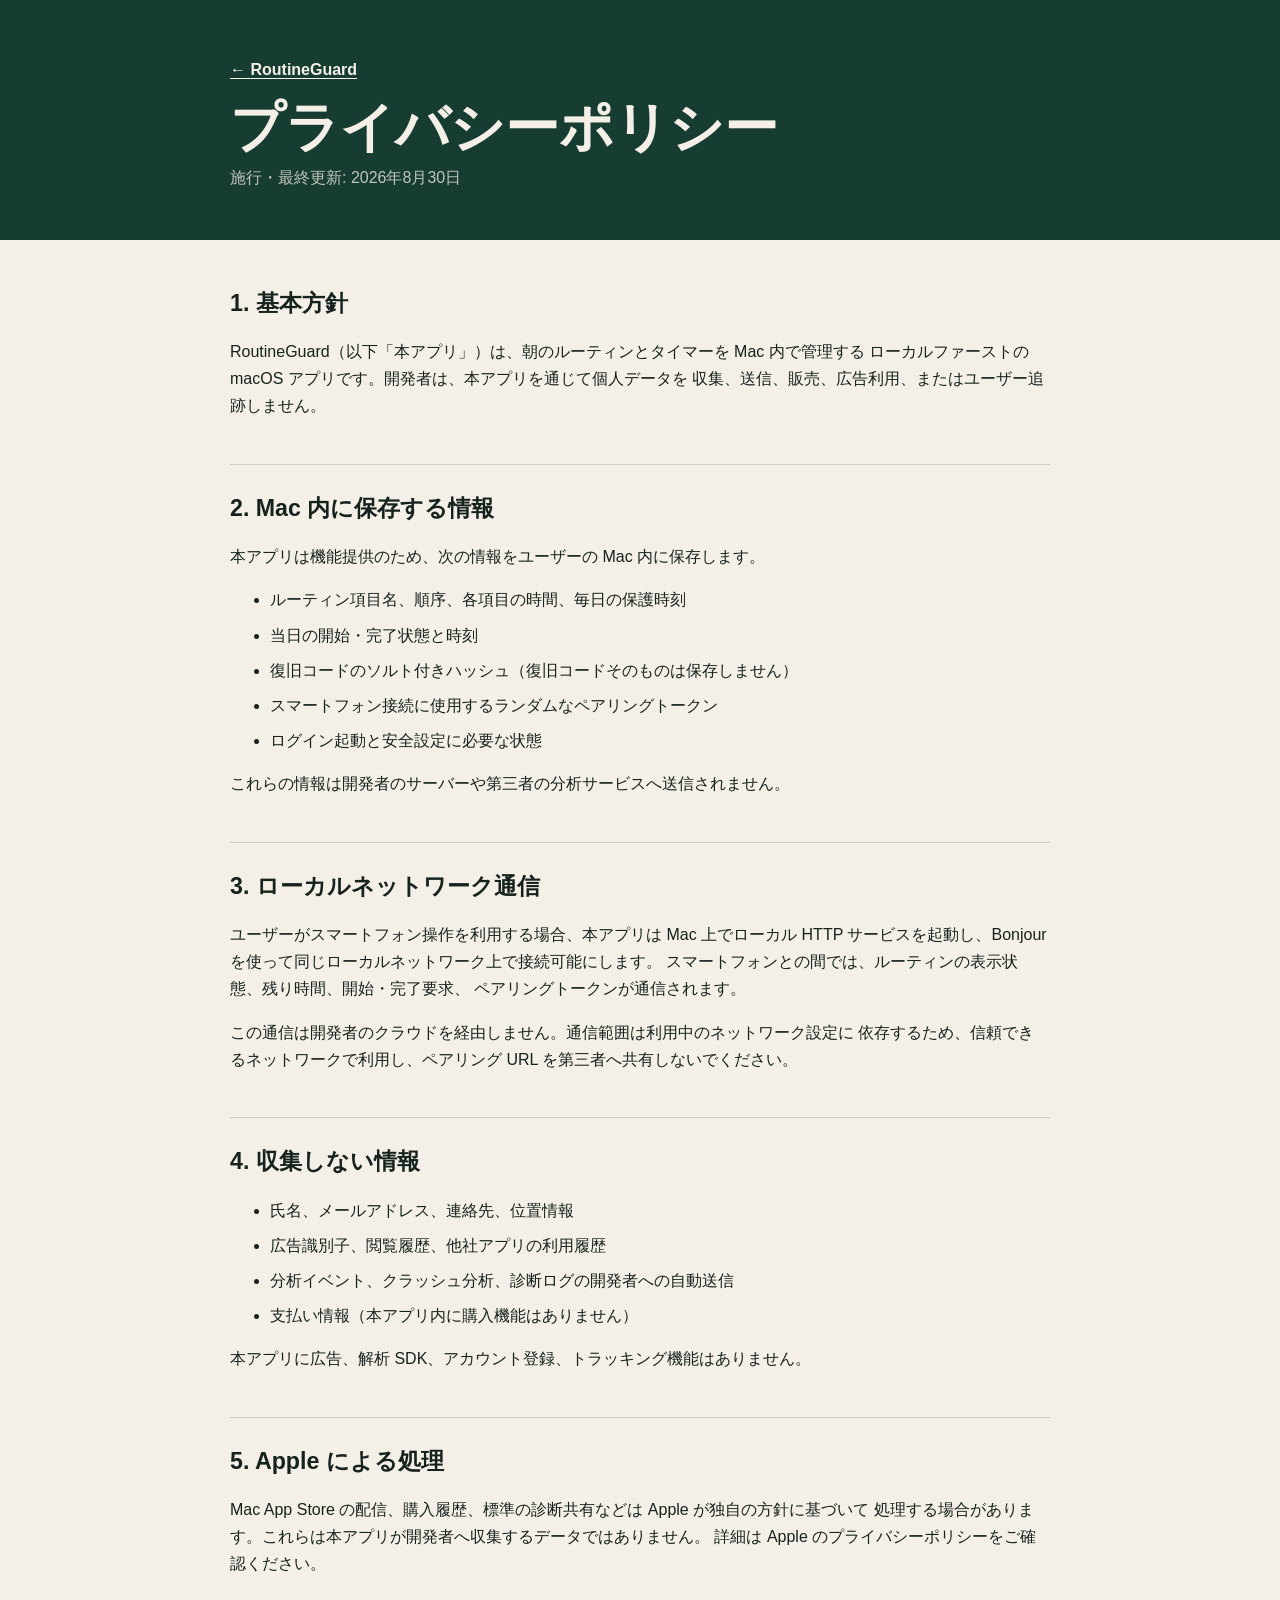
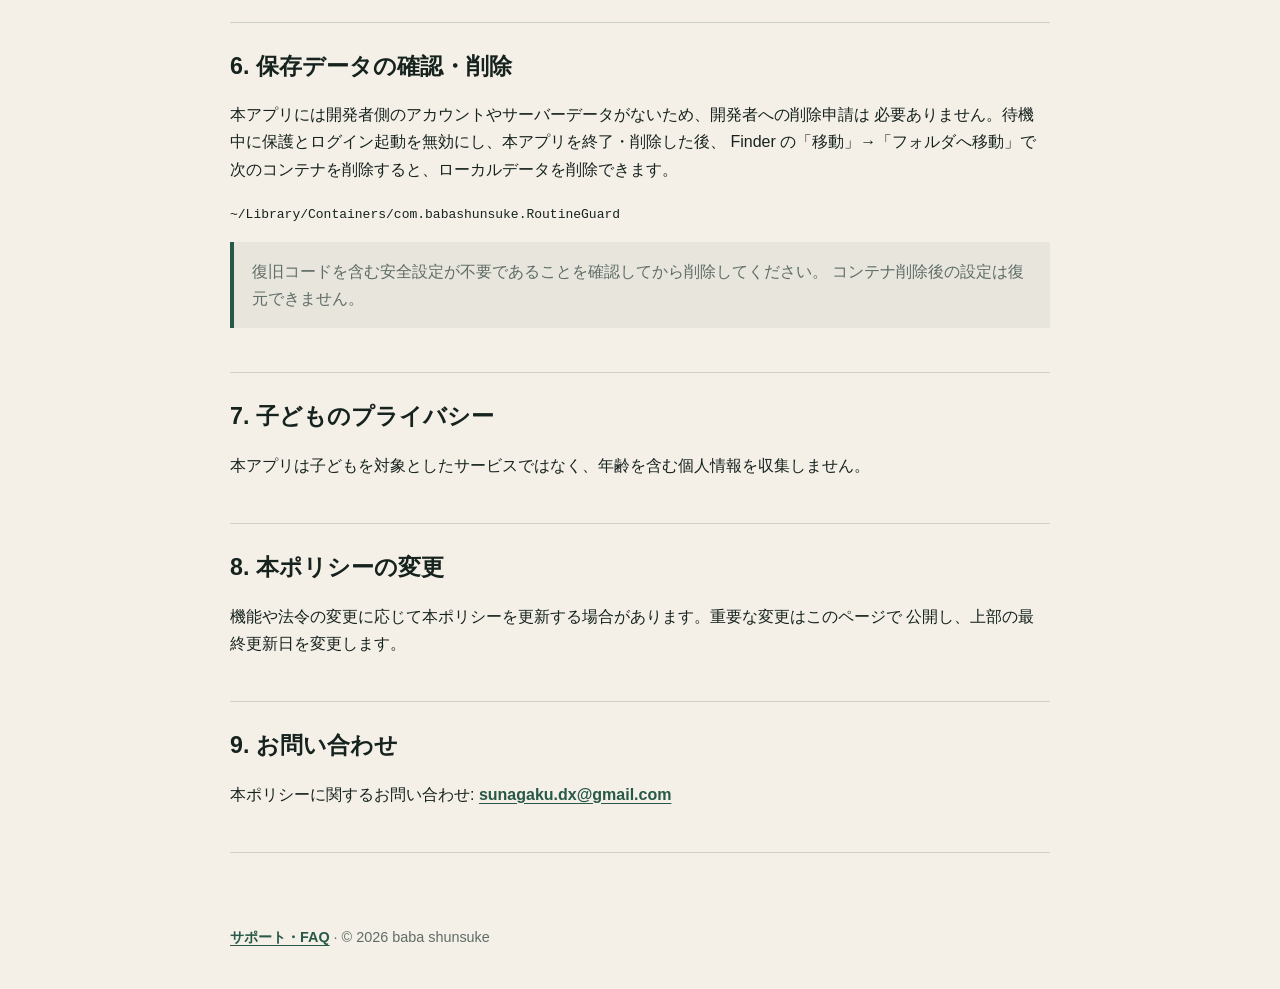
==== privacy-policy.html @ dea9eb0f "docs: publish RoutineGuard privacy policy Explain local storage, LAN communication, noncollection, a" ====
<!doctype html>
<html lang="ja">
  <head>
    <meta charset="utf-8">
    <meta name="viewport" content="width=device-width, initial-scale=1">
    <meta name="description" content="RoutineGuard プライバシーポリシー">
    <title>プライバシーポリシー — RoutineGuard</title>
    <link rel="stylesheet" href="styles.css">
  </head>
  <body>
    <header>
      <div class="header-inner">
        <p><a href="index.html" style="color: inherit">← RoutineGuard</a></p>
        <h1>プライバシーポリシー</h1>
        <p class="tagline">施行・最終更新: 2026年8月30日</p>
      </div>
    </header>
    <main>
      <section>
        <h2>1. 基本方針</h2>
        <p>
          RoutineGuard（以下「本アプリ」）は、朝のルーティンとタイマーを Mac 内で管理する
          ローカルファーストの macOS アプリです。開発者は、本アプリを通じて個人データを
          収集、送信、販売、広告利用、またはユーザー追跡しません。
        </p>
      </section>

      <section>
        <h2>2. Mac 内に保存する情報</h2>
        <p>本アプリは機能提供のため、次の情報をユーザーの Mac 内に保存します。</p>
        <ul>
          <li>ルーティン項目名、順序、各項目の時間、毎日の保護時刻</li>
          <li>当日の開始・完了状態と時刻</li>
          <li>復旧コードのソルト付きハッシュ（復旧コードそのものは保存しません）</li>
          <li>スマートフォン接続に使用するランダムなペアリングトークン</li>
          <li>ログイン起動と安全設定に必要な状態</li>
        </ul>
        <p>これらの情報は開発者のサーバーや第三者の分析サービスへ送信されません。</p>
      </section>

      <section>
        <h2>3. ローカルネットワーク通信</h2>
        <p>
          ユーザーがスマートフォン操作を利用する場合、本アプリは Mac 上でローカル HTTP
          サービスを起動し、Bonjour を使って同じローカルネットワーク上で接続可能にします。
          スマートフォンとの間では、ルーティンの表示状態、残り時間、開始・完了要求、
          ペアリングトークンが通信されます。
        </p>
        <p>
          この通信は開発者のクラウドを経由しません。通信範囲は利用中のネットワーク設定に
          依存するため、信頼できるネットワークで利用し、ペアリング URL を第三者へ共有しないでください。
        </p>
      </section>

      <section>
        <h2>4. 収集しない情報</h2>
        <ul>
          <li>氏名、メールアドレス、連絡先、位置情報</li>
          <li>広告識別子、閲覧履歴、他社アプリの利用履歴</li>
          <li>分析イベント、クラッシュ分析、診断ログの開発者への自動送信</li>
          <li>支払い情報（本アプリ内に購入機能はありません）</li>
        </ul>
        <p>本アプリに広告、解析 SDK、アカウント登録、トラッキング機能はありません。</p>
      </section>

      <section>
        <h2>5. Apple による処理</h2>
        <p>
          Mac App Store の配信、購入履歴、標準の診断共有などは Apple が独自の方針に基づいて
          処理する場合があります。これらは本アプリが開発者へ収集するデータではありません。
          詳細は Apple のプライバシーポリシーをご確認ください。
        </p>
      </section>

      <section id="deletion">
        <h2>6. 保存データの確認・削除</h2>
        <p>
          本アプリには開発者側のアカウントやサーバーデータがないため、開発者への削除申請は
          必要ありません。待機中に保護とログイン起動を無効にし、本アプリを終了・削除した後、
          Finder の「移動」→「フォルダへ移動」で次のコンテナを削除すると、ローカルデータを削除できます。
        </p>
        <p><code>~/Library/Containers/com.babashunsuke.RoutineGuard</code></p>
        <p class="note">
          復旧コードを含む安全設定が不要であることを確認してから削除してください。
          コンテナ削除後の設定は復元できません。
        </p>
      </section>

      <section>
        <h2>7. 子どものプライバシー</h2>
        <p>
          本アプリは子どもを対象としたサービスではなく、年齢を含む個人情報を収集しません。
        </p>
      </section>

      <section>
        <h2>8. 本ポリシーの変更</h2>
        <p>
          機能や法令の変更に応じて本ポリシーを更新する場合があります。重要な変更はこのページで
          公開し、上部の最終更新日を変更します。
        </p>
      </section>

      <section>
        <h2>9. お問い合わせ</h2>
        <p>
          本ポリシーに関するお問い合わせ:
          <a href="mailto:sunagaku.dx@gmail.com">sunagaku.dx@gmail.com</a>
        </p>
      </section>
    </main>
    <footer><a href="support.html">サポート・FAQ</a> · © 2026 baba shunsuke</footer>
  </body>
</html>
---- styles.css ----
:root {
  color-scheme: light;
  --spruce: #173c31;
  --spruce-soft: #285848;
  --paper: #f4f0e7;
  --ink: #16221e;
  --muted: #5f6c67;
  --line: rgba(23, 60, 49, 0.18);
}

* {
  box-sizing: border-box;
}

html {
  background: var(--paper);
  font-family: -apple-system, BlinkMacSystemFont, "Hiragino Sans", "Yu Gothic", sans-serif;
  line-height: 1.7;
}

body {
  margin: 0;
  color: var(--ink);
}

header {
  color: var(--paper);
  background: var(--spruce);
  padding: 56px 24px 48px;
}

.header-inner,
main,
footer {
  width: min(100% - 40px, 820px);
  margin-inline: auto;
}

.brand {
  display: flex;
  align-items: center;
  gap: 16px;
}

.mark {
  width: 52px;
  height: 52px;
  display: grid;
  place-items: center;
  background: var(--paper);
  color: var(--spruce);
  border-radius: 15px;
  font-weight: 900;
  letter-spacing: -0.12em;
}

h1,
h2,
h3,
p {
  margin-top: 0;
}

h1 {
  margin-bottom: 4px;
  font-size: clamp(2rem, 7vw, 3.4rem);
  line-height: 1.05;
}

.tagline {
  margin: 8px 0 0;
  color: rgba(244, 240, 231, 0.76);
}

main {
  padding-block: 48px 72px;
}

section {
  padding: 28px 0;
  border-bottom: 1px solid var(--line);
}

section:first-child {
  padding-top: 0;
}

h2 {
  font-size: 1.45rem;
  line-height: 1.35;
}

h3 {
  margin-top: 24px;
  font-size: 1.05rem;
}

a {
  color: var(--spruce-soft);
  font-weight: 650;
  text-underline-offset: 3px;
}

.cards {
  display: grid;
  grid-template-columns: repeat(auto-fit, minmax(240px, 1fr));
  gap: 16px;
}

.card {
  display: block;
  padding: 24px;
  border: 1px solid var(--line);
  border-radius: 18px;
  color: inherit;
  text-decoration: none;
  background: rgba(255, 255, 255, 0.32);
}

.card:hover {
  border-color: var(--spruce-soft);
}

.meta,
.note {
  color: var(--muted);
}

.note {
  padding: 16px 18px;
  border-left: 4px solid var(--spruce-soft);
  background: rgba(23, 60, 49, 0.06);
}

li + li {
  margin-top: 8px;
}

code {
  overflow-wrap: anywhere;
}

footer {
  padding: 0 0 40px;
  color: var(--muted);
  font-size: 0.9rem;
}

@media (max-width: 540px) {
  header {
    padding-top: 40px;
  }

  .header-inner,
  main,
  footer {
    width: min(100% - 28px, 820px);
  }
}
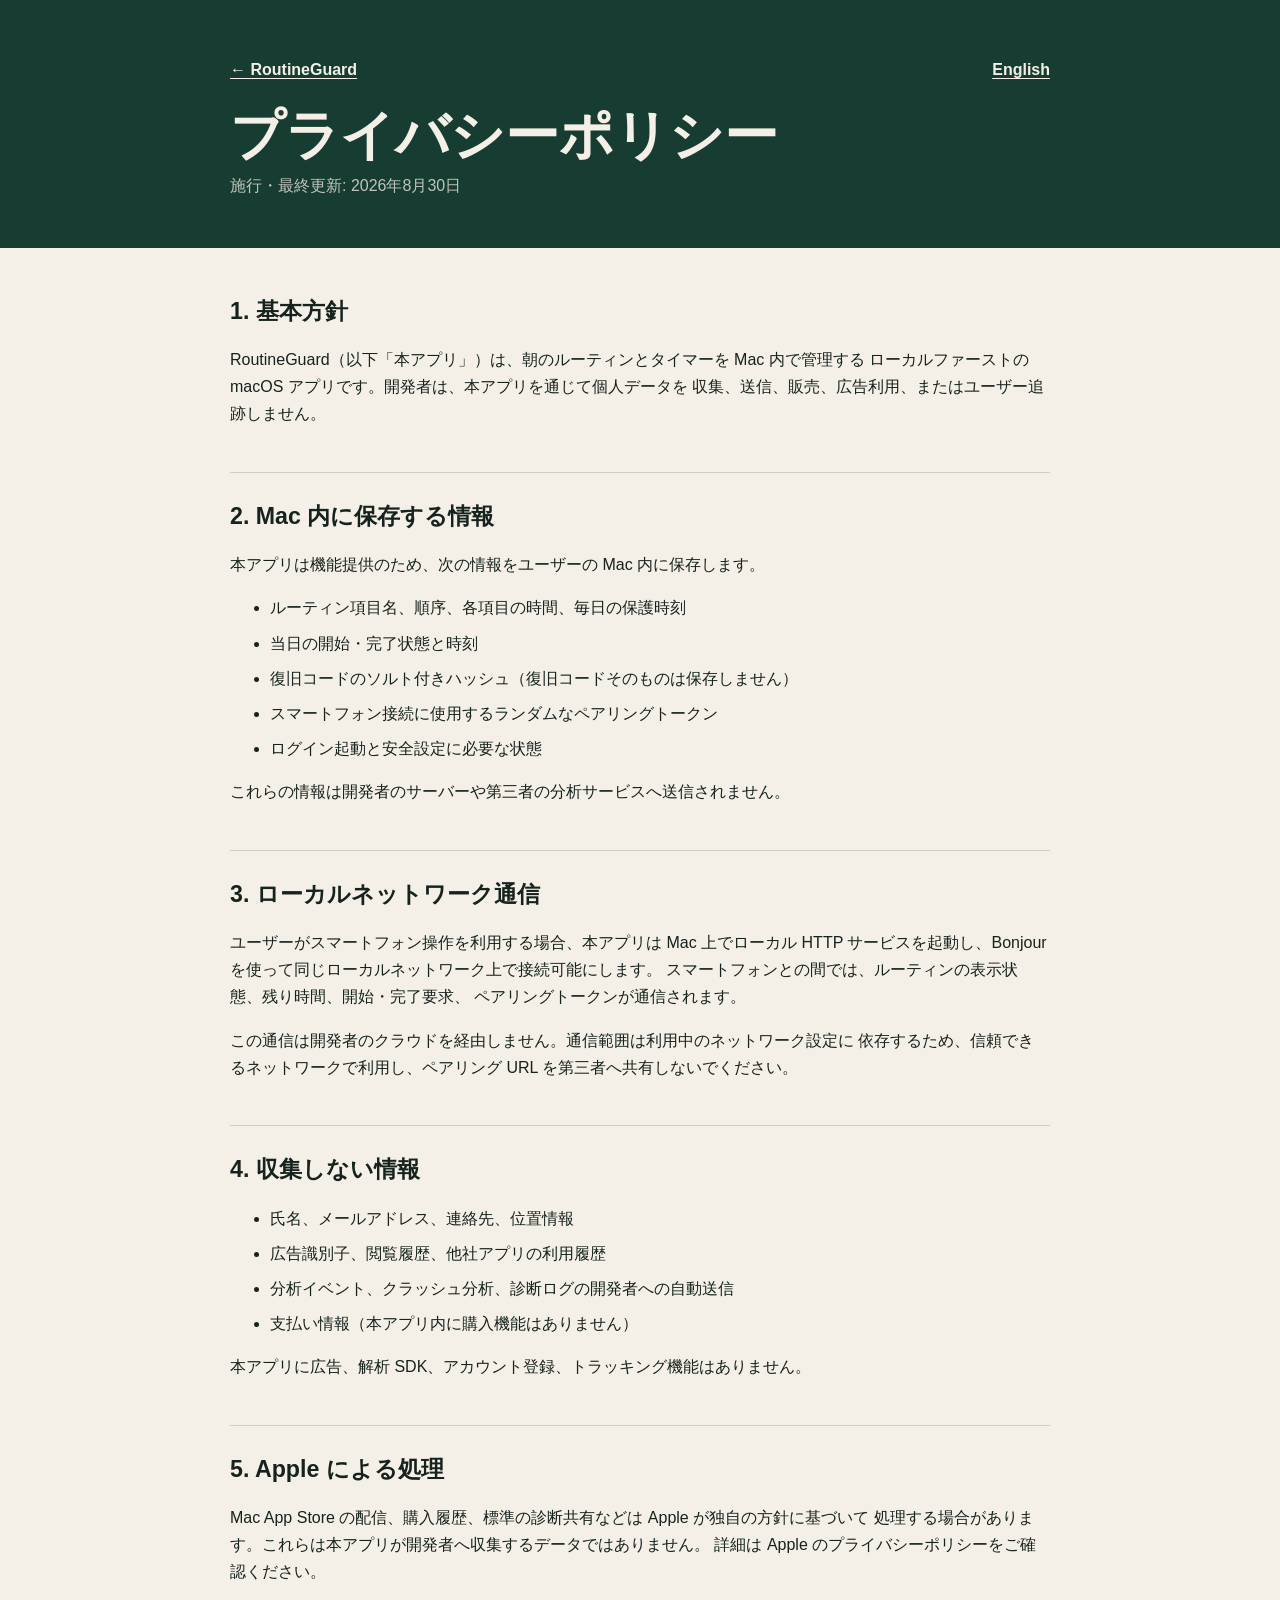
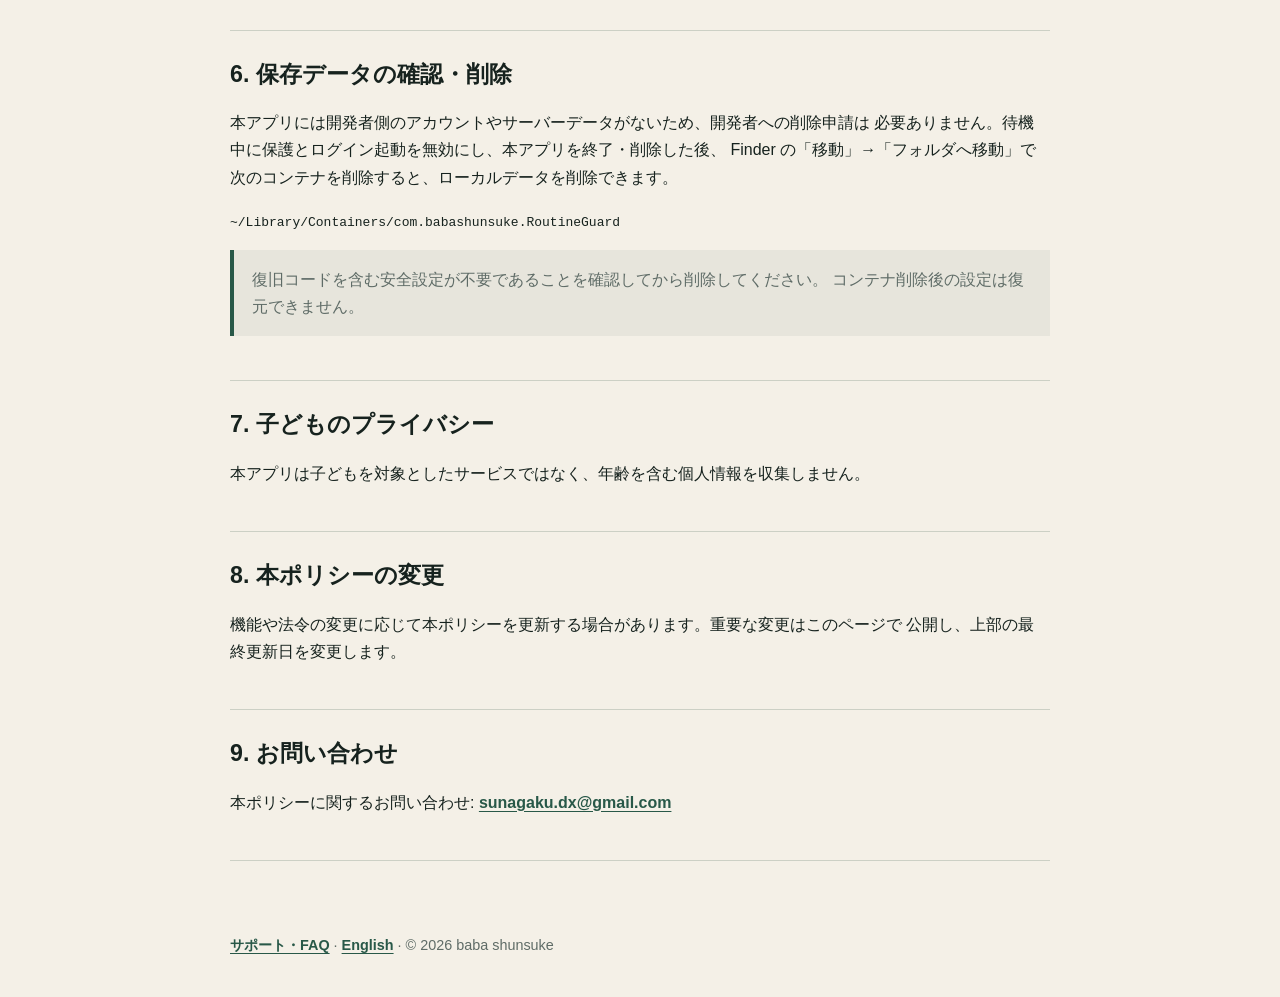
==== commit 598b95dc: "docs: publish English support pages Add complete English support and privacy content with reciprocal" ====
--- a/privacy-policy.html
+++ b/privacy-policy.html
@@ -10,7 +10,10 @@
   <body>
     <header>
       <div class="header-inner">
-        <p><a href="index.html" style="color: inherit">← RoutineGuard</a></p>
+        <nav class="page-nav" aria-label="ページナビゲーション">
+          <a href="index.html">← RoutineGuard</a>
+          <a href="en/privacy-policy.html" lang="en">English</a>
+        </nav>
         <h1>プライバシーポリシー</h1>
         <p class="tagline">施行・最終更新: 2026年8月30日</p>
       </div>
@@ -109,6 +112,6 @@
         </p>
       </section>
     </main>
-    <footer><a href="support.html">サポート・FAQ</a> · © 2026 baba shunsuke</footer>
+    <footer><a href="support.html">サポート・FAQ</a> · <a href="en/privacy-policy.html" lang="en">English</a> · © 2026 baba shunsuke</footer>
   </body>
 </html>
--- a/styles.css
+++ b/styles.css
@@ -40,6 +40,21 @@
   display: flex;
   align-items: center;
   gap: 16px;
+}
+
+.language-link {
+  margin-left: auto;
+}
+
+.page-nav {
+  display: flex;
+  justify-content: space-between;
+  gap: 24px;
+  margin-bottom: 24px;
+}
+
+header a {
+  color: inherit;
 }
 
 .mark {
@@ -156,4 +171,9 @@
   footer {
     width: min(100% - 28px, 820px);
   }
+
+  .brand {
+    align-items: flex-start;
+    flex-wrap: wrap;
+  }
 }
